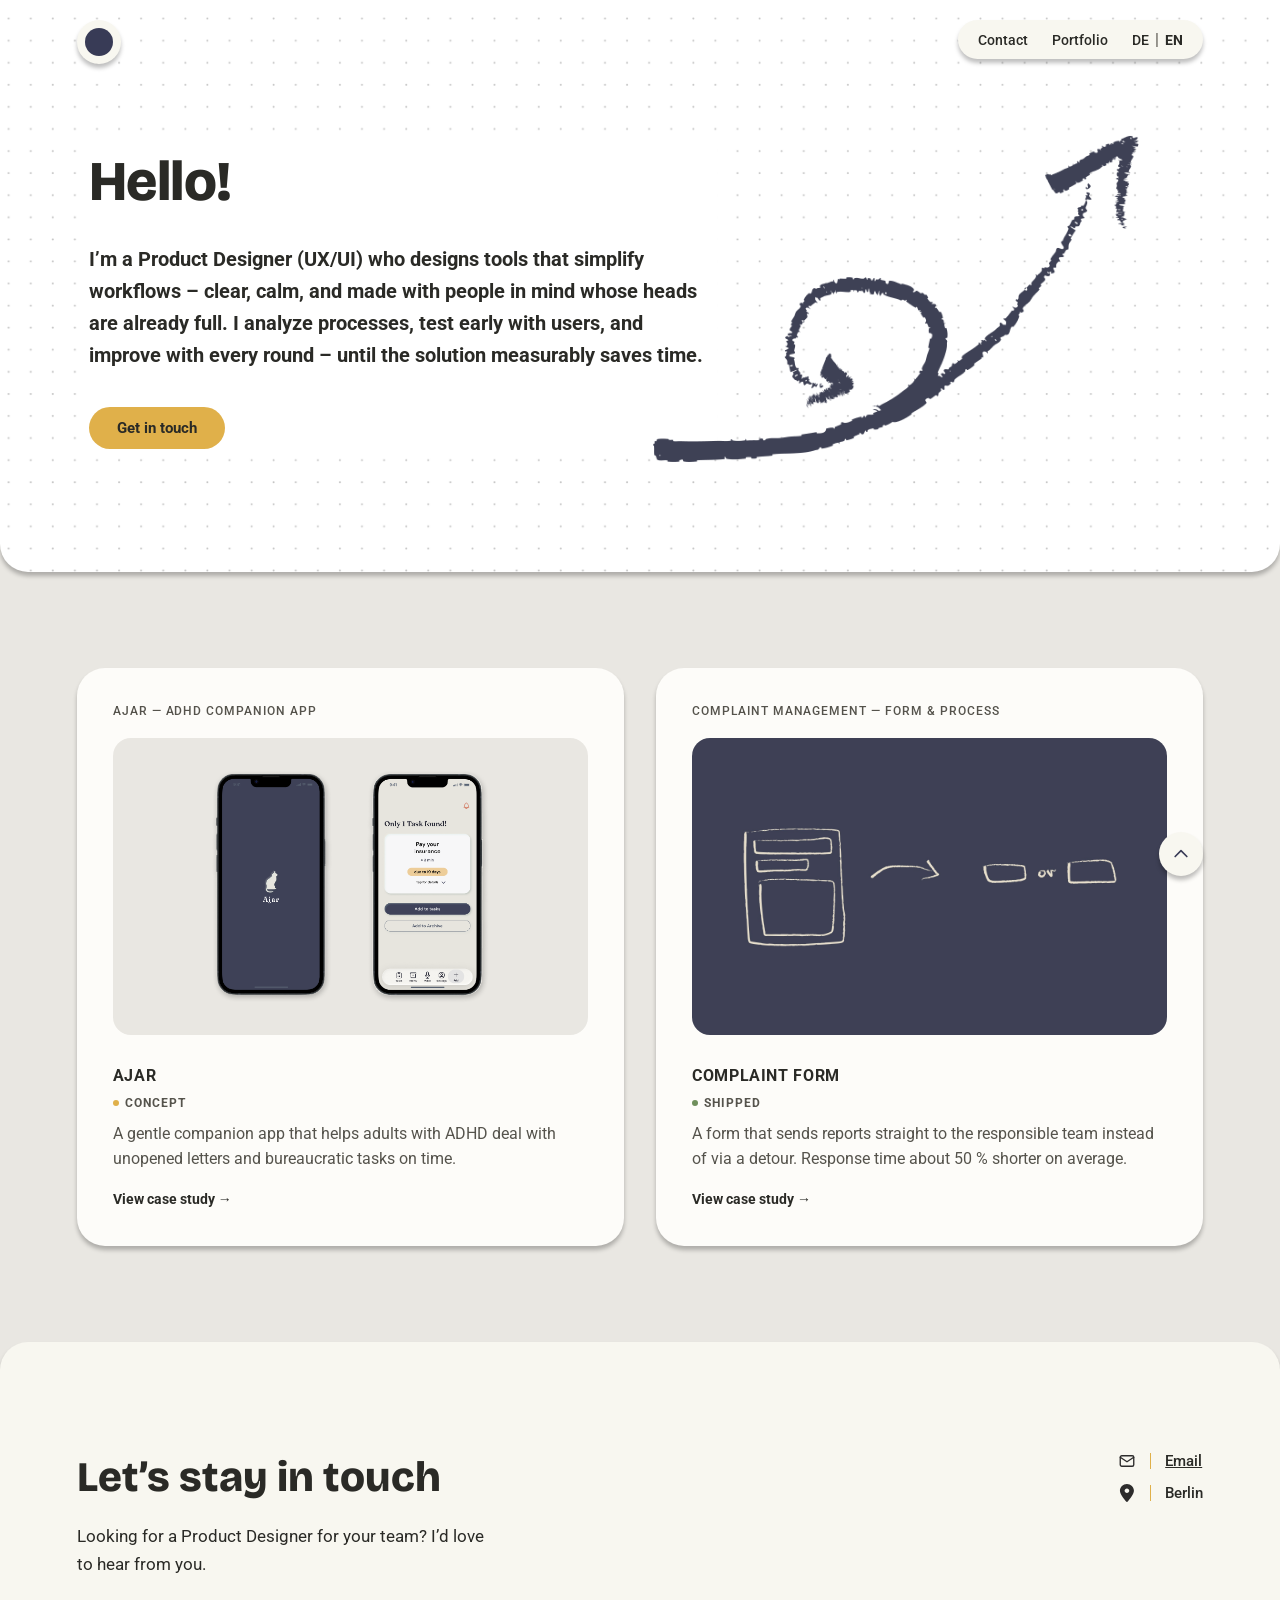
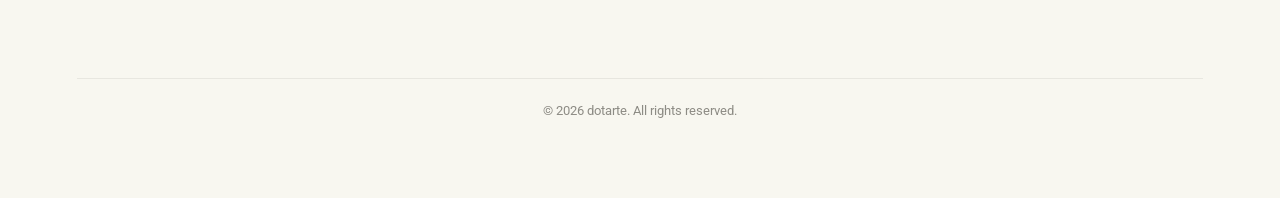
==== en/index.html @ 17a1a5ab "Add files via upload" ====
<!DOCTYPE html>
<html lang="en">
<head>
<meta charset="UTF-8">
<meta name="robots" content="noindex, nofollow">
<meta name="viewport" content="width=device-width, initial-scale=1.0">
<title>Dotarte — Product Design Portfolio (UX/UI)</title>
<link rel="preconnect" href="https://fonts.googleapis.com">
<link rel="preconnect" href="https://fonts.gstatic.com" crossorigin>
<link href="https://fonts.googleapis.com/css2?family=Roboto:wght@400;500;700&family=Bricolage+Grotesque:opsz,wght@12..96,400..800&display=swap" rel="stylesheet">
<link rel="alternate" hreflang="de" href="../index.html">
<link rel="preload" as="image" href="../images/hero-photo.jpg">
<link rel="stylesheet" href="../styles.css">
</head>
<body>

<nav class="pill-nav logo-nav" id="logoNav">
  <a href="index.html" class="logo-dot" aria-label="Go to home page"></a>
</nav>

<nav class="pill-nav menu-nav" id="menuNav">
  <ul class="nav-links">
    <li><a href="#kontakt">Contact</a></li>
    <li><a href="#projects">Portfolio</a></li>
    <li class="lang-switch"><a href="../index.html" lang="de" hreflang="de" aria-label="Deutsch">DE</a><span aria-hidden="true">|</span><a href="index.html" lang="en" hreflang="en" aria-label="English" aria-current="true">EN</a></li>
  </ul>
</nav>

<button class="scroll-top-float" id="scrollTopFloat" onclick="document.getElementById('top').scrollIntoView({behavior:'smooth'})" aria-label="Scroll to top">
  <svg viewBox="0 0 24 24" fill="none"><path d="M5 15l7-7 7 7" stroke="currentColor" stroke-width="2" stroke-linecap="round" stroke-linejoin="round"/></svg>
</button>

<section class="hero-section" id="top">
  <div class="hero-content">
    <div class="hero-text-box">
    <h1 class="headline-font">Hello!</h1>
    <p>I’m a Product Designer (UX/UI) who designs tools that simplify workflows – clear, calm, and made with people in mind whose heads are already full. I analyze processes, test early with users, and improve with every round – until the solution measurably saves time.</p>
    <a href="#kontakt" class="btn-gold">Get in touch</a>
  </div>
  <img class="hero-sticky-test" src="../images/sticky-test.png" alt="">
  </div>
</section>

<section class="portfolio-section" id="projects">
  <div class="portfolio-grid">

    <h2 class="visually-hidden">Projects</h2>

    <div class="portfolio-row">
      <article class="project-card">
        <p class="card-label">Ajar — ADHD Companion App</p>
        <div class="card-media">
          <div class="ajar-preview">
            <img src="../projects/ajar/images/ajar-mockup-home.png" alt="Ajar app splash screen">
            <img src="../projects/ajar/images/phone1-scan-home.png" alt="Ajar photo scan screen">
          </div>
        </div>
        <div class="card-desc">
          <h3 class="card-title"><a class="card-link" href="projects/ajar/ajar.html">Ajar</a></h3>
          <p class="card-status">Concept</p>
          <p class="card-text">A gentle companion app that helps adults with ADHD deal with unopened letters and bureaucratic tasks on time.</p>
          <span class="card-cta" aria-hidden="true">View case study →</span>
        </div>
      </article>

      <article class="project-card">
        <p class="card-label">Complaint Management — Form &amp; Process</p>
        <div class="card-media card-media--navy">
          <img src="../projects/complaint-form/images/hero-banner.jpg" alt="Hand-drawn sketch: a long, open form becomes a short selection">
        </div>
        <div class="card-desc">
          <h3 class="card-title"><a class="card-link" href="projects/complaint-form/complaint-form.html">Complaint Form</a></h3>
          <p class="card-status is-shipped">Shipped</p>
          <p class="card-text">A form that sends reports straight to the responsible team instead of via a detour. Response time about 50&nbsp;% shorter on average.</p>
          <span class="card-cta" aria-hidden="true">View case study →</span>
        </div>
      </article>
    </div>

  </div>
</section>

<footer class="contact-section" id="kontakt">
  <div class="contact-inner">
    <div>
      <h2 class="headline-font">Let’s stay in touch</h2>
      <p>Looking for a Product Designer for your team? I’d love to hear from you.</p>
    </div>

    <div class="contact-list">
      <div class="row">
        <svg class="row-icon" width="18" height="18" viewBox="0 0 24 24" fill="none" stroke="#2D2C2C" stroke-width="1.8" stroke-linecap="round" stroke-linejoin="round" aria-hidden="true"><rect x="3" y="5" width="18" height="14" rx="2"/><path d="M3 7l9 6 9-6"/></svg>
        <span class="divider"></span>
        <a href="#" data-mail="ZG90YXJ0ZS5wb3J0Zm9saW9AZ21haWwuY29t">Email</a>
      </div>
      <!-- LinkedIn (temporarily hidden)
      <div class="row">
        <img class="row-icon" src="../images/icon-linkedin.png" alt="" aria-hidden="true">
        <span class="divider"></span>
        <a href="https://linkedin.com/in/DEIN-PROFIL" target="_blank" rel="noopener noreferrer">LinkedIn</a>
      </div>
      -->
      <div class="row">
        <svg class="row-icon" width="14" height="18" viewBox="0 0 11 14" fill="none" aria-hidden="true">
          <path d="M6.11649 13.6854C7.57118 11.9254 10.8889 7.65967 10.8889 5.26362C10.8889 2.35766 8.45023 0 5.44444 0C2.43866 0 0 2.35766 0 5.26362C0 7.65967 3.31771 11.9254 4.7724 13.6854C5.12118 14.1049 5.76771 14.1049 6.11649 13.6854ZM5.44444 3.50908C5.92576 3.50908 6.38737 3.69393 6.72771 4.02297C7.06806 4.35201 7.25926 4.79829 7.25926 5.26362C7.25926 5.72895 7.06806 6.17523 6.72771 6.50427C6.38737 6.83331 5.92576 7.01816 5.44444 7.01816C4.96313 7.01816 4.50152 6.83331 4.16118 6.50427C3.82083 6.17523 3.62963 5.72895 3.62963 5.26362C3.62963 4.79829 3.82083 4.35201 4.16118 4.02297C4.50152 3.69393 4.96313 3.50908 5.44444 3.50908Z" fill="#2D2C2C"/>
        </svg>
        <span class="divider"></span>
        <span>Berlin</span>
      </div>
    </div>
  </div>

  <p class="copyright">© <span id="copyright-year">2026</span> dotarte. All rights reserved.</p>
</footer>

<script src="../scripts.js"></script>

</body>
</html>
---- styles.css ----
:root {
  --cream: #f8f7f0;
  --grey-bg: #e9e7e2;
  --ink: #2a2a26;
  --ink-soft: #55534c;
  --gold: #e0b04a;
  --gold-deep: #c99a3a;
  --white: #ffffff;
  --card-shadow: 0px 4px 4px rgba(0, 0, 0, 0.25);
  --radius: 28px;
}

* { margin: 0; padding: 0; box-sizing: border-box; }

html { scroll-behavior: smooth; }

body {
  background: var(--grey-bg);
  color: var(--ink);
  font-family: 'Roboto', sans-serif;
  -webkit-font-smoothing: antialiased;
}

a { color: inherit; }

.headline-font {
  font-family: 'Bricolage Grotesque', sans-serif;
  font-weight: 800;
}

/* ---------- HERO ---------- */
.hero-section {
  background: /*linear-gradient(rgba(0, 0, 0, 0.30), rgba(0, 0, 0, 0.30)), */ url("images/hero-photo.jpg") center / cover no-repeat, var(--cream);
  border-radius: 0 0 var(--radius) var(--radius);
  padding: clamp(100px, 12vw, 140px) clamp(24px, 6vw, 96px) clamp(64px, 9vw, 120px);
  box-shadow: var(--card-shadow);
  position: relative;
  z-index: 1;
}

.pill-nav {
  position: fixed;
  top: 20px;
  z-index: 50;
  display: inline-flex;
  align-items: center;
  width: fit-content;
  background: var(--cream);
  border-radius: 999px;
  box-shadow: var(--card-shadow);
  transition: transform 0.3s ease, opacity 0.3s ease;
}

.logo-nav {
  left: clamp(24px, 6vw, 96px);
  padding: 8px;
}

.menu-nav {
  right: clamp(24px, 6vw, 96px);
  padding: 10px 20px;
}

.pill-nav.nav-hidden {
  transform: translateY(-140%);
  opacity: 0;
  pointer-events: none;
}

.logo-dot {
  width: 28px;
  height: 28px;
  border-radius: 50%;
  background: #383b56;
  display: block;
  flex-shrink: 0;
}

.nav-links {
  display: flex;
  gap: 24px;
  list-style: none;
}

.nav-links a {
  text-decoration: none;
  font-weight: 500;
  font-size: 14px;
  color: var(--ink);
  position: relative;
  white-space: nowrap;
}

.nav-links a::after {
  content: "";
  position: absolute;
  left: 0;
  bottom: -4px;
  width: 0;
  height: 1.5px;
  background: var(--ink);
  transition: width 0.25s ease;
}

.nav-links a:hover::after { width: 100%; }

.hero-content {
  max-width: 1400px;
  margin: 0 auto;
}

.hero-content h1 {
  font-size: clamp(40px, 5vw, 56px);
  letter-spacing: -0.01em;
  margin-bottom: 28px;
  color: var(--ink);
}

.hero-content p {
  font-size: clamp(17px, 1.8vw, 20px);
  line-height: 1.6;
  color: var(--ink);
  font-weight: 700;
  max-width: 56ch;
  margin-bottom: 36px;
}

.hero-text-box {
  background: #ffffff;
  padding: 8px 12px;
  width: fit-content;
  max-width: 640px;
  border-radius: 8px;
}

.btn-gold {
  display: inline-block;
  background: var(--gold);
  color: var(--ink);
  font-weight: 700;
  font-size: 15px;
  padding: 12px 28px;
  border-radius: 999px;
  text-decoration: none;
  border: none;
  cursor: pointer;
  transition: background 0.2s ease, transform 0.2s ease;
}

.btn-gold:hover {
  background: var(--gold-deep);
  transform: translateY(-1px);
}

/* ---------- PORTFOLIO GRID ---------- */
.portfolio-section {
  padding: clamp(56px, 8vw, 96px) clamp(24px, 6vw, 96px);
}

.portfolio-grid {
  display: flex;
  flex-direction: column;
  gap: clamp(20px, 3vw, 32px);
  max-width: 1400px;
  margin: 0 auto;
}

.portfolio-row {
  display: grid;
  grid-template-columns: repeat(2, minmax(0, 1fr));
  gap: clamp(20px, 3vw, 32px);
}

.visually-hidden {
  position: absolute;
  width: 1px;
  height: 1px;
  margin: -1px;
  padding: 0;
  overflow: hidden;
  clip: rect(0, 0, 0, 0);
  white-space: nowrap;
  border: 0;
}

/* ---------- PROJECT CARDS (Details immer sichtbar) ---------- */
.project-card {
  background: #fdfcf9;
  border-radius: var(--radius);
  box-shadow: var(--card-shadow);
  padding: clamp(24px, 3vw, 36px);
  display: flex;
  flex-direction: column;
  position: relative;
  overflow: hidden;
  transition: transform 0.25s ease, box-shadow 0.25s ease;
}

.project-card:hover {
  transform: translateY(-4px);
  box-shadow: 0 28px 52px -20px rgba(42, 42, 38, 0.26);
}

.project-card:focus-within {
  outline: 2px solid #383b56;
  outline-offset: 3px;
}

.card-label {
  font-size: 12px;
  font-weight: 500;
  letter-spacing: 0.08em;
  text-transform: uppercase;
  color: var(--ink-soft);
  margin-bottom: 20px;
}

.card-media {
  aspect-ratio: 16 / 10;
  display: flex;
  align-items: center;
  justify-content: center;
  background: var(--grey-bg);
  border-radius: 18px;
  overflow: hidden;
  margin-bottom: 28px;
}

/* Hintergrundfarbe aus dem Hero-Bild des Complaint-Cases, damit das Bild nahtlos anschließt */
.card-media--navy { background: #3e4055; }

.card-media--navy img {
  width: 100%;
  height: 100%;
  object-fit: contain;
  display: block;
}

.ajar-preview {
  display: flex;
  gap: 12px;
  align-items: center;
  justify-content: center;
  width: 100%;
  height: 100%;
  padding: 20px;
}

.ajar-preview img {
  height: 100%;
  width: auto;
  min-width: 0;
  max-width: 50%;
  object-fit: contain;
  border-radius: 16px;
}

/* description: name / status / text / call to action, bottom of the card */
.card-desc {
  display: flex;
  flex-direction: column;
  flex: 1;
  color: var(--ink-soft);
  font-size: 16px;
  line-height: 1.6;
}

.card-title {
  font-size: 16px;
  font-weight: 700;
  text-transform: uppercase;
  letter-spacing: 0.04em;
  color: var(--ink);
  margin-bottom: 8px;
}

/* the whole card is clickable through this one link (one tab stop, one clear name) */
.card-link {
  color: inherit;
  text-decoration: none;
}

.card-link::after {
  content: "";
  position: absolute;
  inset: 0;
  z-index: 1;
}

.card-status {
  display: inline-flex;
  align-items: center;
  align-self: flex-start;
  gap: 6px;
  font-size: 12px;
  font-weight: 700;
  text-transform: uppercase;
  letter-spacing: 0.08em;
  line-height: 1;
  color: var(--ink-soft);
  margin-bottom: 12px;
}

.card-status::before {
  content: "";
  width: 6px;
  height: 6px;
  border-radius: 50%;
  background: var(--gold);
  flex-shrink: 0;
}

.card-status.is-shipped::before { background: #6f8f5c; }

.card-text { margin: 0; }

.card-cta {
  display: inline-block;
  margin-top: auto;
  padding-top: 16px;
  font-size: 14px;
  font-weight: 700;
  color: var(--ink);
}

@media (max-width: 780px) {
  .portfolio-row { grid-template-columns: 1fr; }
}

@media (prefers-reduced-motion: reduce) {
  .project-card { transition: none; }
  .project-card:hover { transform: none; }
}

@media (max-width: 780px) {
  .logo-nav { left: 16px; top: 14px; }
  .menu-nav { right: 16px; top: 14px; padding: 8px 16px; }
  .nav-links { gap: 14px; }
  .nav-links a { font-size: 12px; }
}

/* ---------- FOOTER / CONTACT ---------- */
.contact-section {
  background: var(--cream);
  border-radius: var(--radius) var(--radius) 0 0;
  padding: clamp(64px, 9vw, 110px) clamp(24px, 6vw, 96px) clamp(48px, 7vw, 80px);
  position: relative;
  box-shadow: var(--card-shadow);
}

.contact-inner {
  display: flex;
  justify-content: space-between;
  align-items: flex-start;
  gap: 40px;
  max-width: 1400px;
  margin: 0 auto;
  flex-wrap: wrap;
}

.contact-inner h2 {
  font-size: clamp(30px, 3.6vw, 42px);
  margin-bottom: 20px;
}

.contact-inner > div:first-child p {
  font-size: 17px;
  line-height: 1.65;
  max-width: 42ch;
  color: var(--ink);
}

.contact-list {
  display: flex;
  flex-direction: column;
  gap: 14px;
}

.contact-list .row {
  display: flex;
  align-items: center;
  gap: 14px;
  font-weight: 500;
  font-size: 15px;
}

.contact-list .divider {
  width: 1.5px;
  height: 16px;
  background: var(--gold);
}

.contact-list .row-icon {
  flex-shrink: 0;
  width: 18px;
  height: 18px;
}

.contact-list a {
  text-decoration: underline;
}

.scroll-top-float {
  position: fixed;
  bottom: 24px;
  right: clamp(24px, 6vw, 96px);
  z-index: 50;
  width: 44px;
  height: 44px;
  border: none;
  border-radius: 50%;
  background: var(--cream);
  box-shadow: var(--card-shadow);
  cursor: pointer;
  color: #383b56;
  display: flex;
  align-items: center;
  justify-content: center;
  transition: transform 0.3s ease, opacity 0.3s ease;
}

.scroll-top-float svg {
  width: 20px;
  height: 20px;
}

.scroll-top-float:hover {
  transform: translateY(-2px);
}

.scroll-top-float.nav-hidden {
  transform: translateY(140%);
  opacity: 0;
  pointer-events: none;
}

.copyright {
  text-align: center;
  font-size: 13px;
  color: var(--ink-soft);
  opacity: 0.65;
  margin-top: clamp(64px, 10vw, 100px);
  padding-top: 24px;
  border-top: 1px solid rgba(42, 42, 38, 0.12);
  max-width: 1400px;
  margin-left: auto;
  margin-right: auto;
}

@media (max-width: 780px) {
  .contact-inner { flex-direction: column; }
}

/* ---------- ACCESSIBILITY: visible keyboard focus ---------- */
a:focus-visible,
button:focus-visible,
.project-card:focus-visible {
  outline: 2px solid #383b56;
  outline-offset: 3px;
}

.hero-content { position: relative; }

.hero-sticky-test {
  position: absolute;
  right: clamp(0px, 5vw, 80px);
  top: 50%;
  transform: translateY(-50%);
  width: clamp(260px, 38vw, 560px);
  height: auto;
}

@media (max-width: 1000px) {
  .hero-sticky-test {
    position: static;
    display: block;
    transform: none;
    margin: 32px auto 0;
  }
}

/* ---------- LANGUAGE SWITCH (DE | EN) ---------- */
.lang-switch {
  display: flex;
  align-items: center;
  gap: 6px;
}
.lang-switch a[aria-current="true"] { font-weight: 700; }
.lang-switch span { color: var(--ink-soft); }
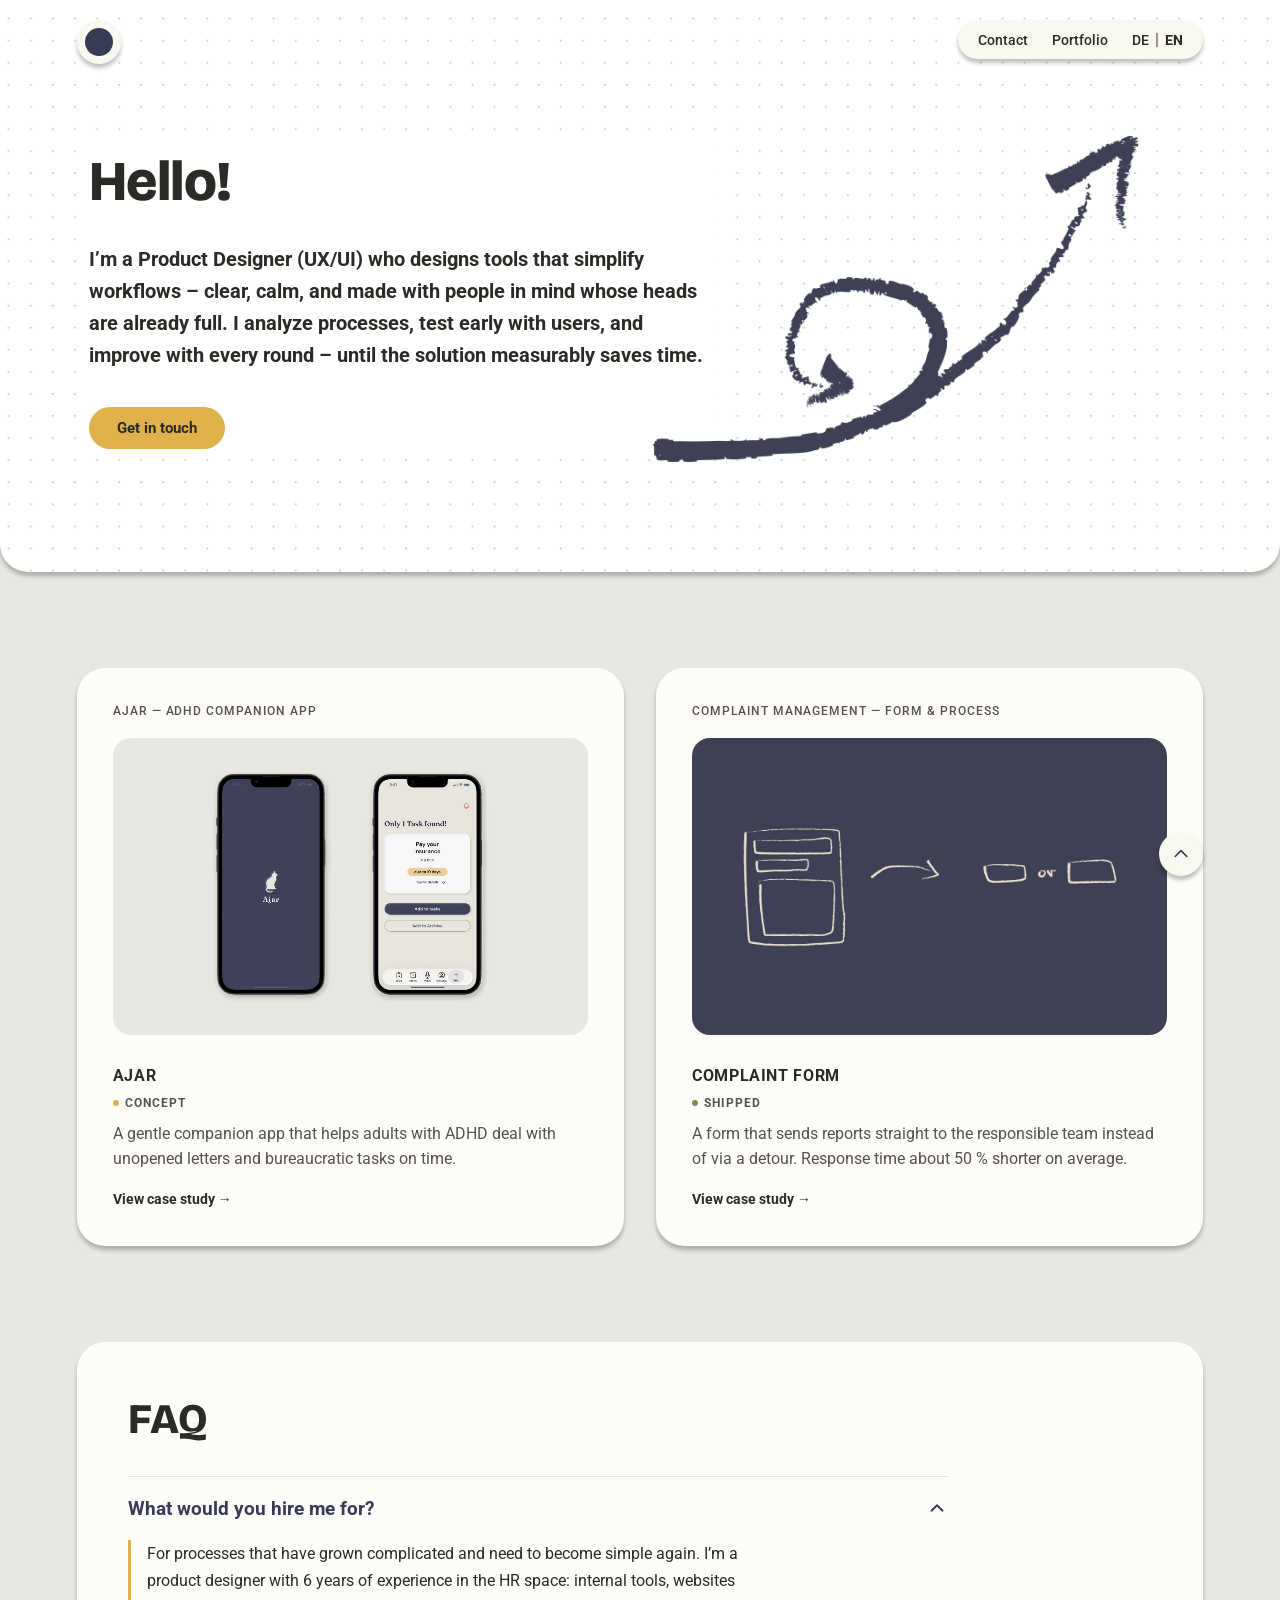
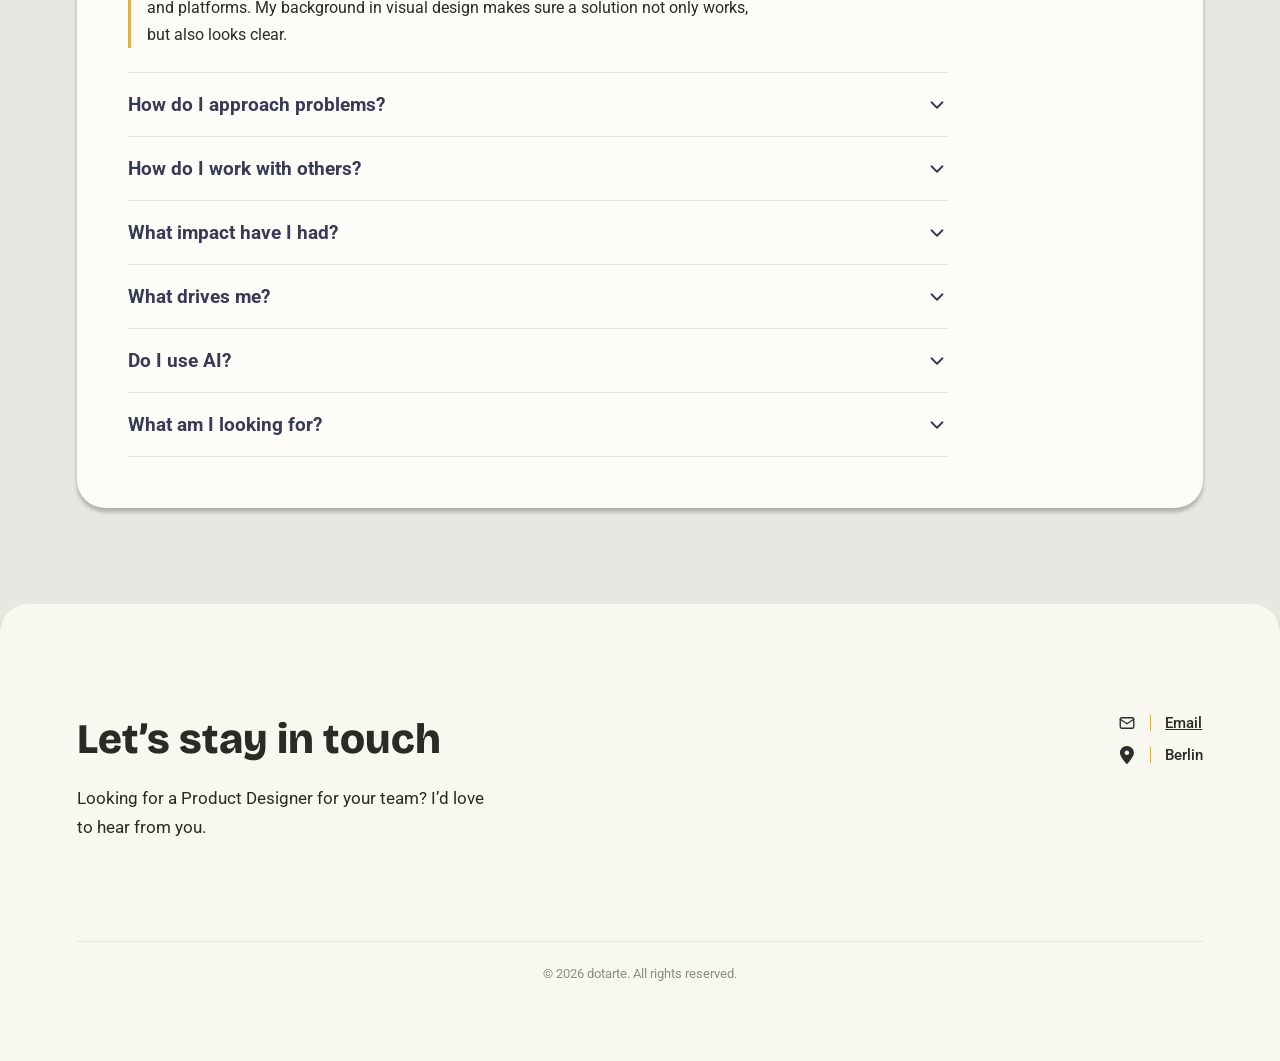
==== commit e898c1b6: "Add files via upload" ====
--- a/en/index.html
+++ b/en/index.html
@@ -77,6 +77,92 @@
       </article>
     </div>
 
+  </div>
+</section>
+
+<!-- ---------- FAQ (accordion, first question open) ---------- -->
+<section class="faq-section" id="faq" aria-labelledby="faq-title">
+  <div class="faq-inner">
+    <h2 class="headline-font faq-title" id="faq-title">FAQ</h2>
+
+    <div class="faq-list">
+
+      <details class="faq-item" name="faq" open>
+        <summary class="faq-question">
+          <span>What would you hire me for?</span>
+          <svg class="faq-icon" viewBox="0 0 24 24" fill="none" aria-hidden="true"><path d="M6 9l6 6 6-6" stroke="currentColor" stroke-width="2" stroke-linecap="round" stroke-linejoin="round"/></svg>
+        </summary>
+        <div class="faq-answer">
+          <p>For processes that have grown complicated and need to become simple again. I’m a product designer with 6 years of experience in the HR space: internal tools, websites and platforms. My background in visual design makes sure a solution not only works, but also looks clear.</p>
+        </div>
+      </details>
+
+      <details class="faq-item" name="faq">
+        <summary class="faq-question">
+          <span>How do I approach problems?</span>
+          <svg class="faq-icon" viewBox="0 0 24 24" fill="none" aria-hidden="true"><path d="M6 9l6 6 6-6" stroke="currentColor" stroke-width="2" stroke-linecap="round" stroke-linejoin="round"/></svg>
+        </summary>
+        <div class="faq-answer">
+          <p>Understand first, then design. Since 2014, I’ve listened to users before making decisions. Back then it was packaging tests behind a one-way mirror, today it’s interviews, process analysis and usability tests. Often the real problem lies somewhere other than where you first look.</p>
+        </div>
+      </details>
+
+      <details class="faq-item" name="faq">
+        <summary class="faq-question">
+          <span>How do I work with others?</span>
+          <svg class="faq-icon" viewBox="0 0 24 24" fill="none" aria-hidden="true"><path d="M6 9l6 6 6-6" stroke="currentColor" stroke-width="2" stroke-linecap="round" stroke-linejoin="round"/></svg>
+        </summary>
+        <div class="faq-answer">
+          <p>Closely and early. I talk to developers during the concept phase, not just at handoff. My basic knowledge of HTML, CSS and JavaScript helps with that. The people around the product matter just as much to me. For years, I coordinated daily with a key client, interviewed stakeholders and reported to management. For me, good collaboration comes from regular contact and from following through on what we agreed.</p>
+        </div>
+      </details>
+
+      <details class="faq-item" name="faq">
+        <summary class="faq-question">
+          <span>What impact have I had?</span>
+          <svg class="faq-icon" viewBox="0 0 24 24" fill="none" aria-hidden="true"><path d="M6 9l6 6 6-6" stroke="currentColor" stroke-width="2" stroke-linecap="round" stroke-linejoin="round"/></svg>
+        </summary>
+        <div class="faq-answer">
+          <ul>
+            <li>Internal tool, end-to-end from research to rollout: 50+ active users, approx. 20&nbsp;% less recruiting effort</li>
+            <li>Application flow: from 5 steps to 2, approx. 30&nbsp;% fewer drop-offs</li>
+            <li>Complaint form: approx. 50&nbsp;% faster response time</li>
+            <li>Websites: Even when nobody knew exactly what was needed at the start, the result was sites that have been in use for years and are easy to keep developing.</li>
+          </ul>
+        </div>
+      </details>
+
+      <details class="faq-item" name="faq">
+        <summary class="faq-question">
+          <span>What drives me?</span>
+          <svg class="faq-icon" viewBox="0 0 24 24" fill="none" aria-hidden="true"><path d="M6 9l6 6 6-6" stroke="currentColor" stroke-width="2" stroke-linecap="round" stroke-linejoin="round"/></svg>
+        </summary>
+        <div class="faq-answer">
+          <p>The question of why something works or doesn’t. That’s why I keep learning, even after years in practice. In 2026, I deepened my product design and UX skills in two courses, and before that I learned JavaScript to better understand development. What I enjoy most is when a process everyone used to be annoyed by suddenly goes unnoticed.</p>
+        </div>
+      </details>
+
+      <details class="faq-item" name="faq">
+        <summary class="faq-question">
+          <span>Do I use AI?</span>
+          <svg class="faq-icon" viewBox="0 0 24 24" fill="none" aria-hidden="true"><path d="M6 9l6 6 6-6" stroke="currentColor" stroke-width="2" stroke-linecap="round" stroke-linejoin="round"/></svg>
+        </summary>
+        <div class="faq-answer">
+          <p>Yes, as a tool. I use it for research, structuring and quick prototypes, for example with ChatGPT, Claude and Figma Make. I also built this website with AI: the design, content and decisions are mine, and the AI wrote the code following my direction. The responsibility for the result stays with me.</p>
+        </div>
+      </details>
+
+      <details class="faq-item" name="faq">
+        <summary class="faq-question">
+          <span>What am I looking for?</span>
+          <svg class="faq-icon" viewBox="0 0 24 24" fill="none" aria-hidden="true"><path d="M6 9l6 6 6-6" stroke="currentColor" stroke-width="2" stroke-linecap="round" stroke-linejoin="round"/></svg>
+        </summary>
+        <div class="faq-answer">
+          <p>A permanent position as a product designer, in Berlin or remote. I prefer working with a team long term.</p>
+        </div>
+      </details>
+
+    </div>
   </div>
 </section>
 
--- a/styles.css
+++ b/styles.css
@@ -337,6 +337,94 @@
   .menu-nav { right: 16px; top: 14px; padding: 8px 16px; }
   .nav-links { gap: 14px; }
   .nav-links a { font-size: 12px; }
+}
+
+/* ---------- FAQ (Akkordeon mit <details>) ---------- */
+.faq-section {
+  padding: 0 clamp(24px, 6vw, 96px) clamp(56px, 8vw, 96px);
+}
+
+.faq-inner {
+  max-width: 1400px;
+  margin: 0 auto;
+  background: #fdfcf9;
+  border-radius: var(--radius);
+  box-shadow: var(--card-shadow);
+  padding: clamp(28px, 4vw, 56px);
+}
+
+.faq-title {
+  font-size: clamp(30px, 3.6vw, 42px);
+  margin-bottom: clamp(20px, 3vw, 32px);
+}
+
+.faq-list {
+  max-width: 820px;
+  border-top: 1px solid rgba(42, 42, 38, 0.12);
+}
+
+.faq-item {
+  border-bottom: 1px solid rgba(42, 42, 38, 0.12);
+}
+
+.faq-question {
+  display: flex;
+  justify-content: space-between;
+  align-items: center;
+  gap: 16px;
+  padding: 20px 0;
+  cursor: pointer;
+  list-style: none;
+  font-size: clamp(17px, 1.6vw, 19px);
+  font-weight: 700;
+  color: #383b56;
+}
+
+/* Standard-Dreieck des Browsers ausblenden (eigenes Icon) */
+.faq-question::-webkit-details-marker { display: none; }
+
+.faq-question:hover span {
+  text-decoration: underline;
+  text-decoration-color: var(--gold);
+  text-decoration-thickness: 2px;
+  text-underline-offset: 4px;
+}
+
+.faq-question:focus-visible {
+  outline: 2px solid #383b56;
+  outline-offset: 3px;
+}
+
+.faq-icon {
+  width: 22px;
+  height: 22px;
+  flex-shrink: 0;
+  color: #383b56;
+  transition: transform 0.25s ease;
+}
+
+.faq-item[open] .faq-icon { transform: rotate(180deg); }
+
+.faq-answer {
+  padding-left: 16px;
+  border-left: 3px solid var(--gold);
+  margin-bottom: 24px;
+  font-size: 16px;
+  line-height: 1.7;
+  color: var(--ink);
+}
+
+.faq-answer p { max-width: 68ch; }
+
+.faq-answer ul {
+  padding-left: 20px;
+  display: flex;
+  flex-direction: column;
+  gap: 8px;
+}
+
+@media (prefers-reduced-motion: reduce) {
+  .faq-icon { transition: none; }
 }
 
 /* ---------- FOOTER / CONTACT ---------- */
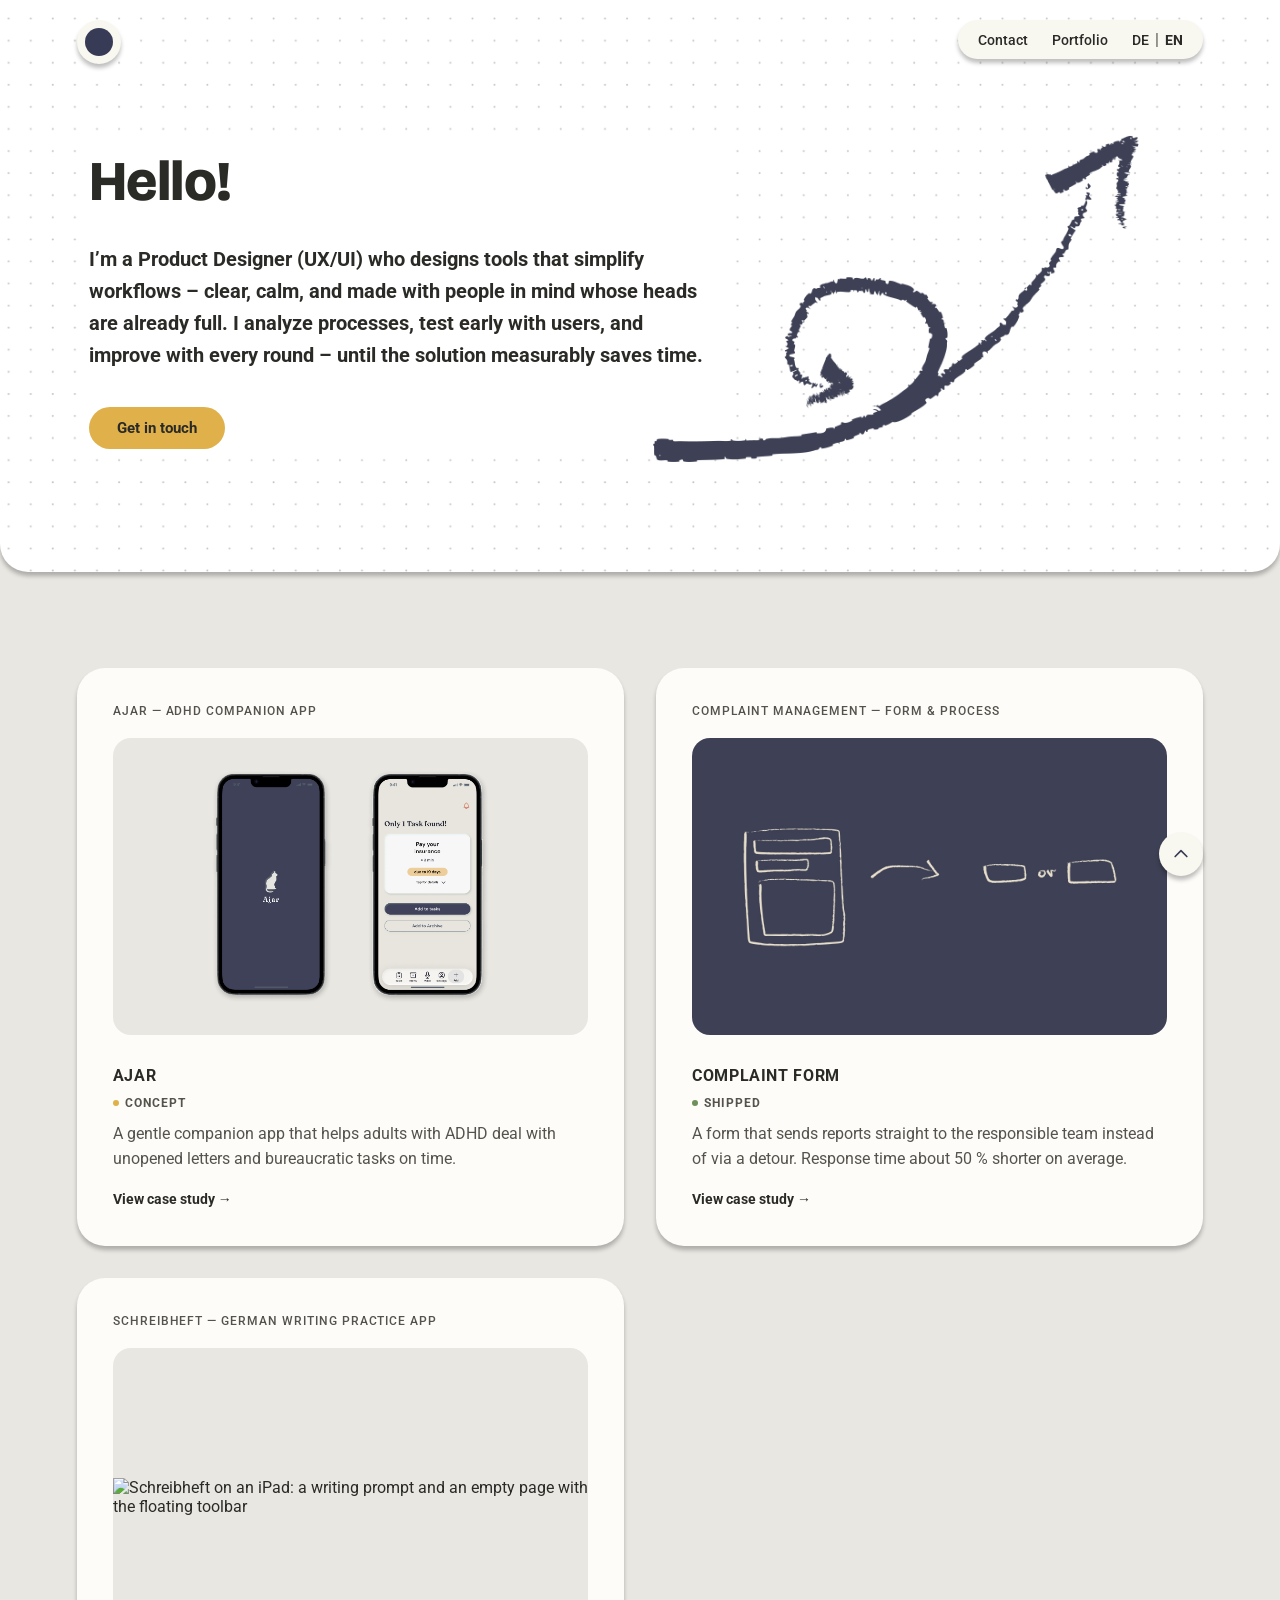
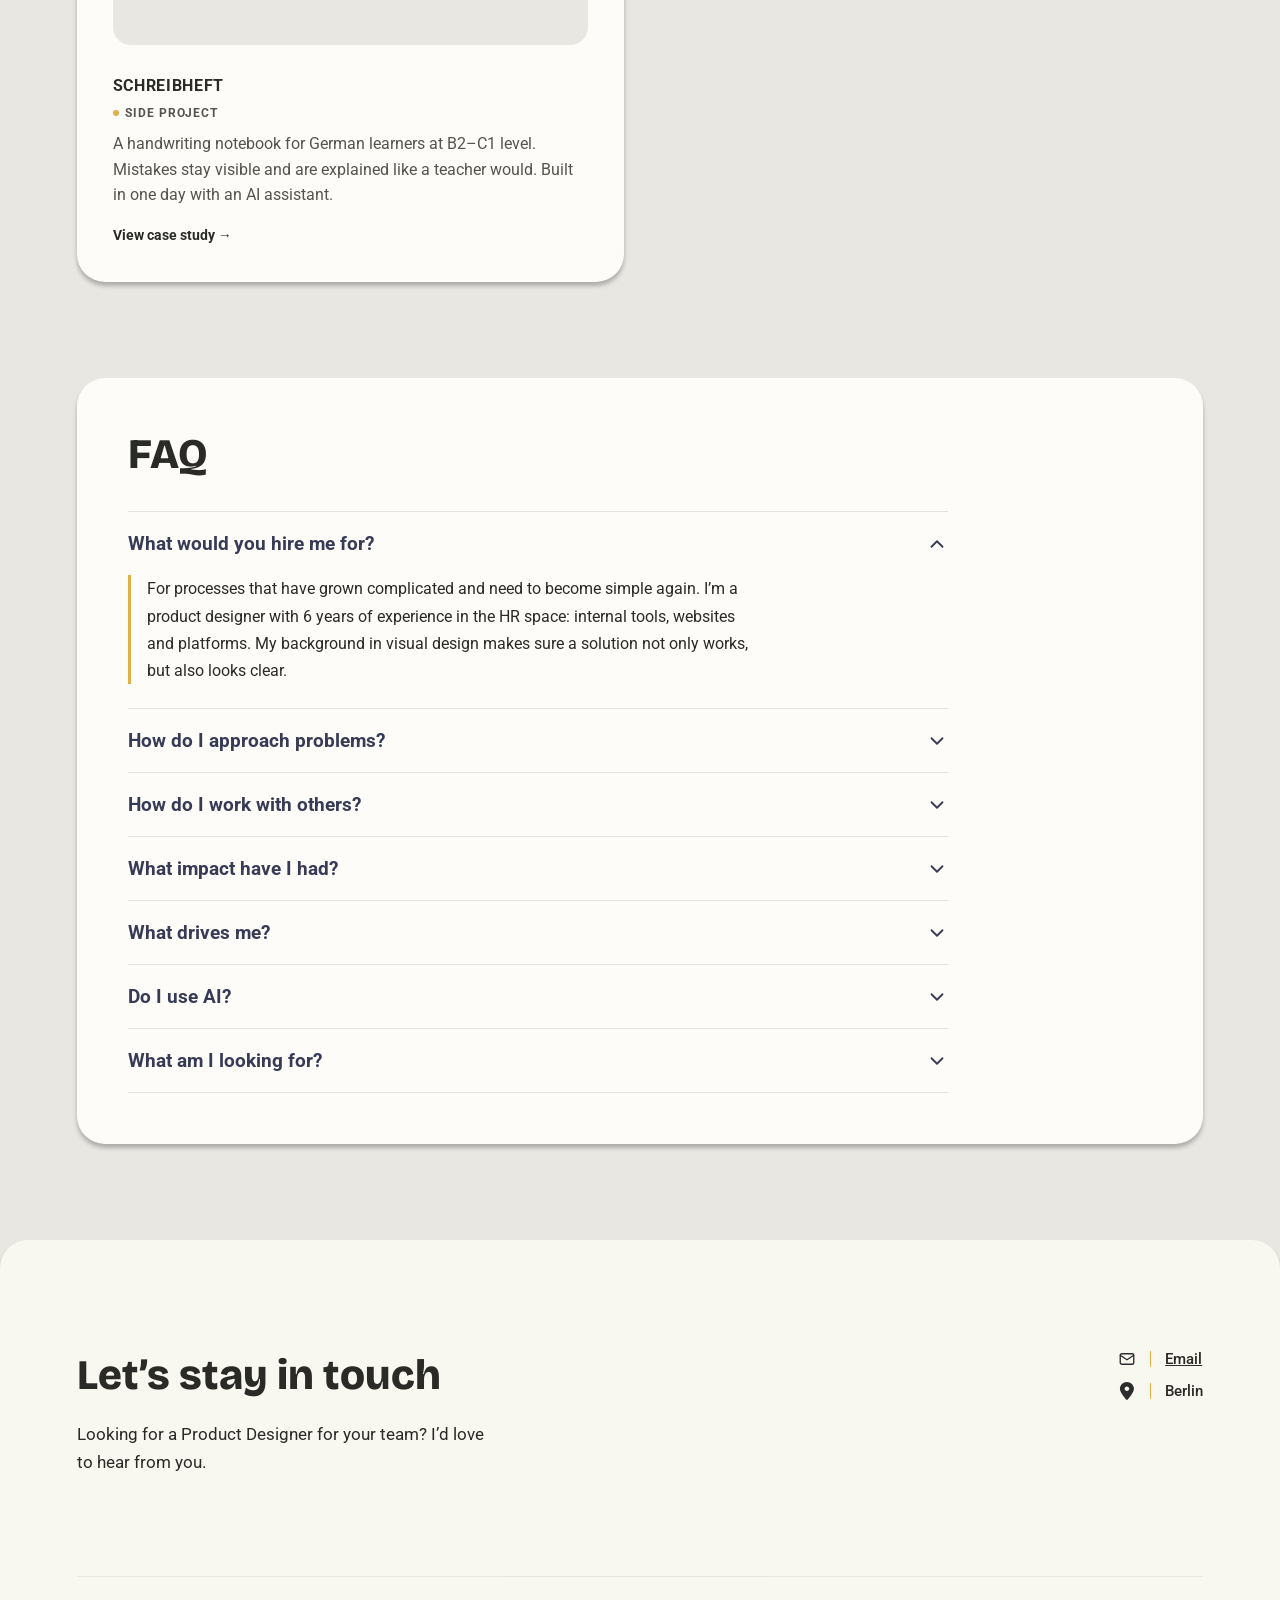
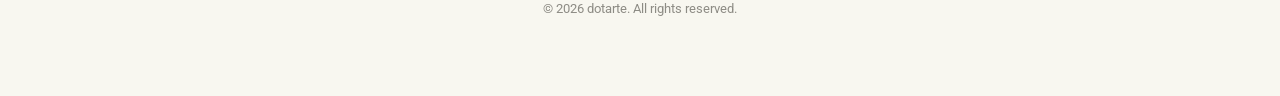
==== commit aef6f874: "Add files via upload" ====
--- a/en/index.html
+++ b/en/index.html
@@ -72,6 +72,21 @@
           <h3 class="card-title"><a class="card-link" href="projects/complaint-form/complaint-form.html">Complaint Form</a></h3>
           <p class="card-status is-shipped">Shipped</p>
           <p class="card-text">A form that sends reports straight to the responsible team instead of via a detour. Response time about 50&nbsp;% shorter on average.</p>
+          <span class="card-cta" aria-hidden="true">View case study →</span>
+        </div>
+      </article>
+    </div>
+
+    <div class="portfolio-row">
+      <article class="project-card">
+        <p class="card-label">Schreibheft — German Writing Practice App</p>
+        <div class="card-media card-media--green">
+          <img src="../projects/schreibheft/images/hero-banner.jpg" alt="Schreibheft on an iPad: a writing prompt and an empty page with the floating toolbar">
+        </div>
+        <div class="card-desc">
+          <h3 class="card-title"><a class="card-link" href="projects/schreibheft/schreibheft.html">Schreibheft</a></h3>
+          <p class="card-status is-side">Side Project</p>
+          <p class="card-text">A handwriting notebook for German learners at B2–C1 level. Mistakes stay visible and are explained like a teacher would. Built in one day with an AI assistant.</p>
           <span class="card-cta" aria-hidden="true">View case study →</span>
         </div>
       </article>
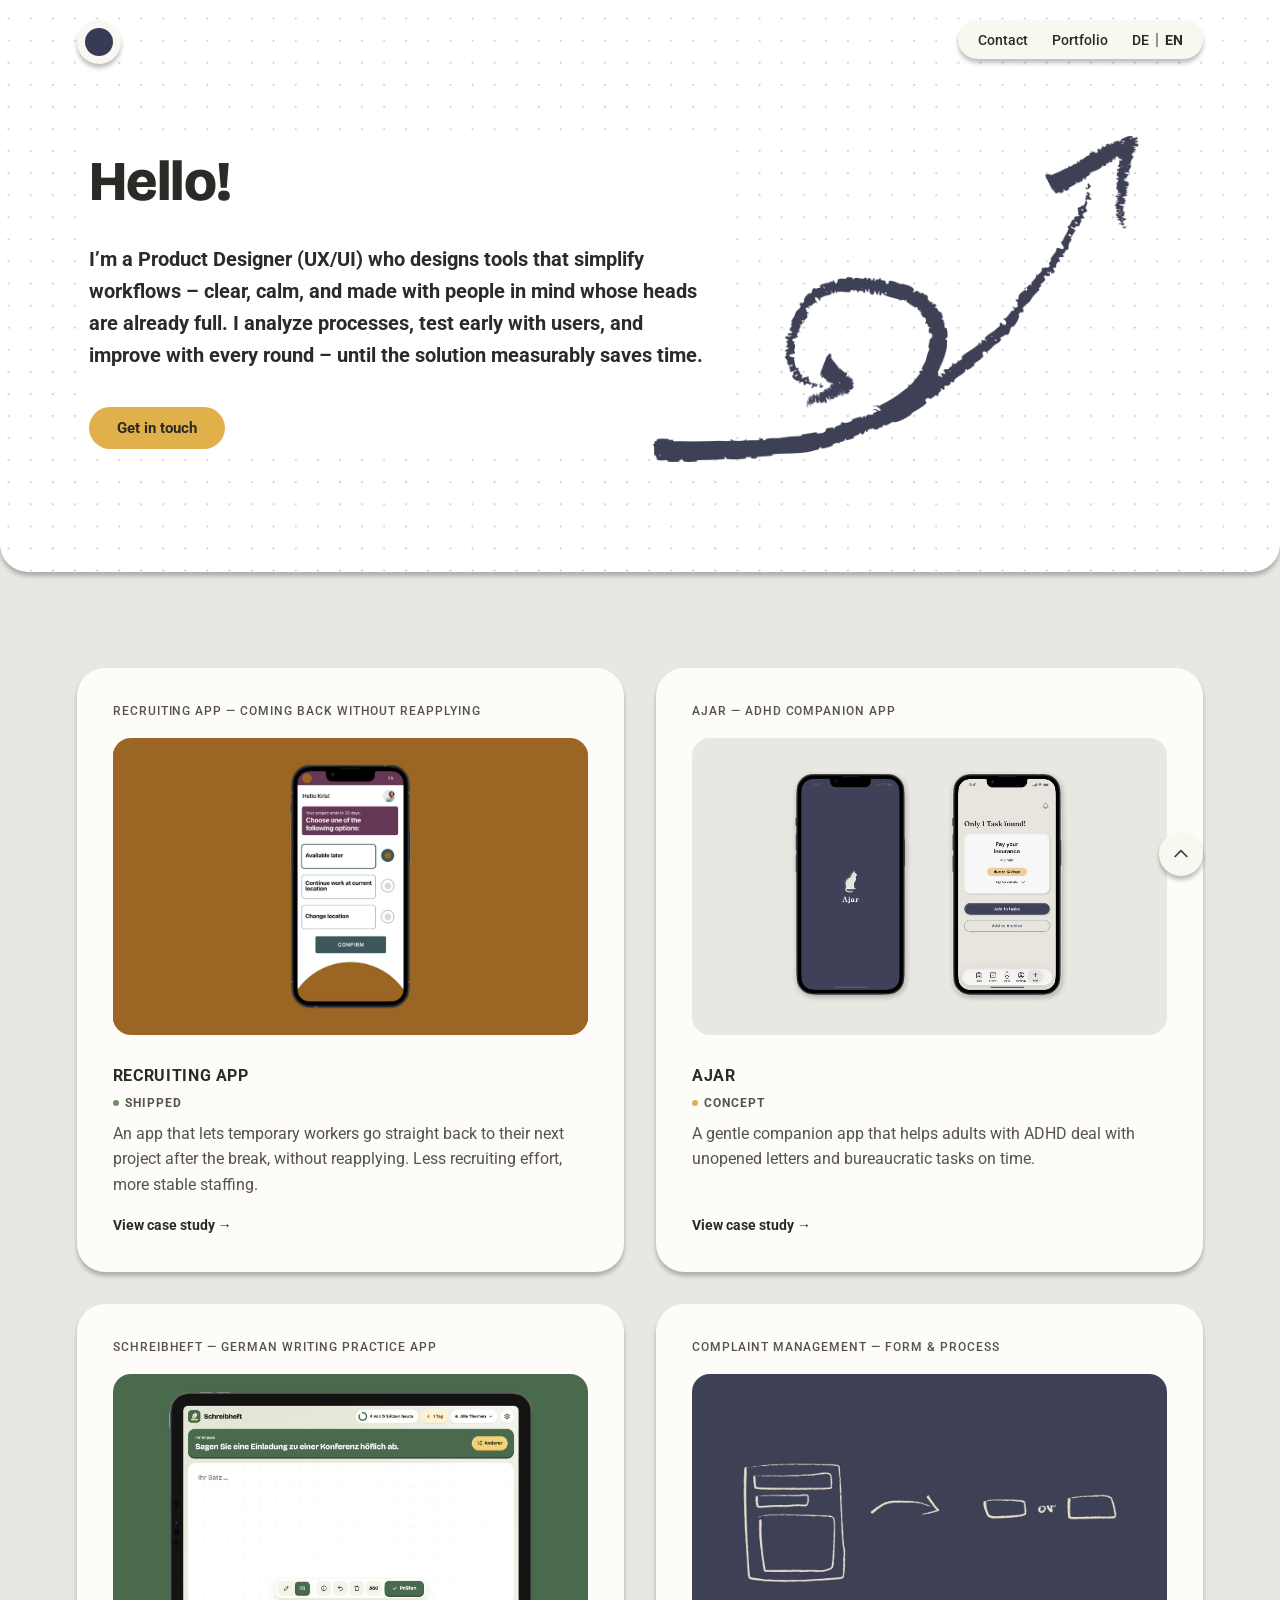
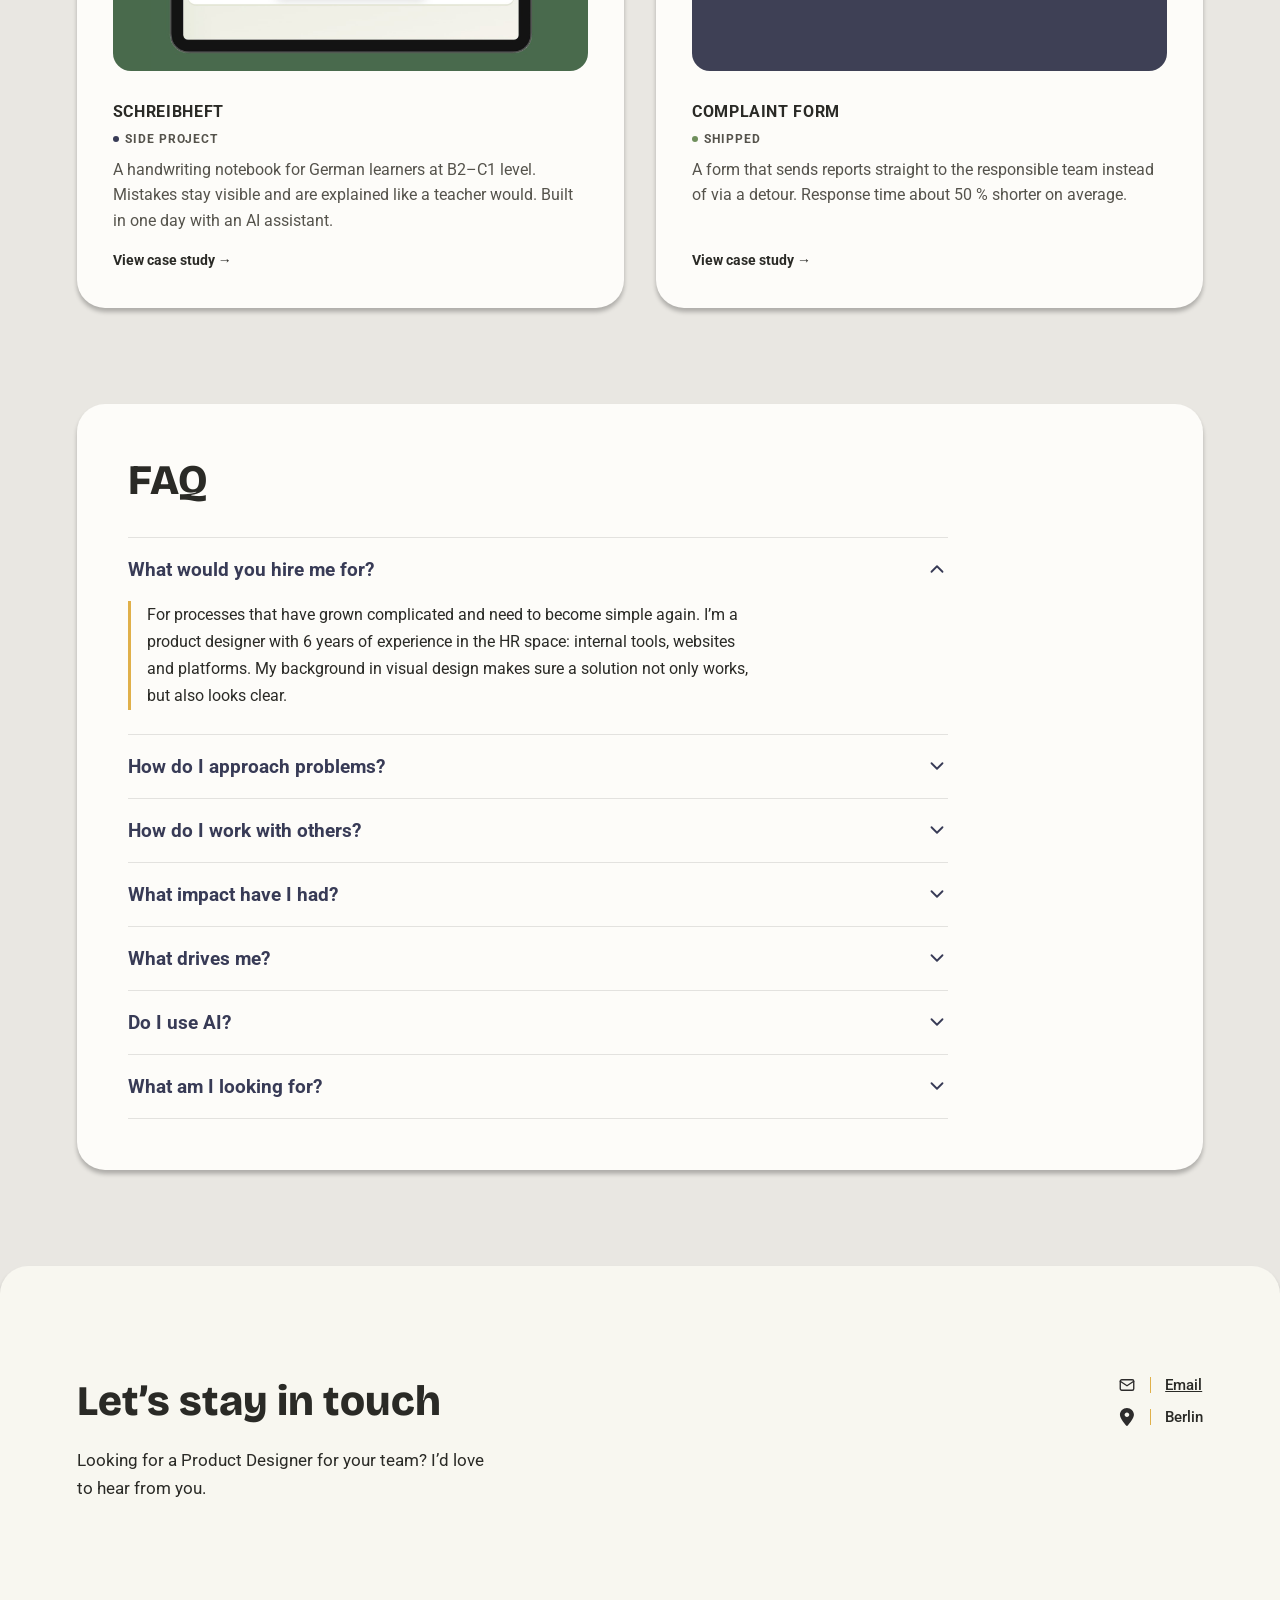
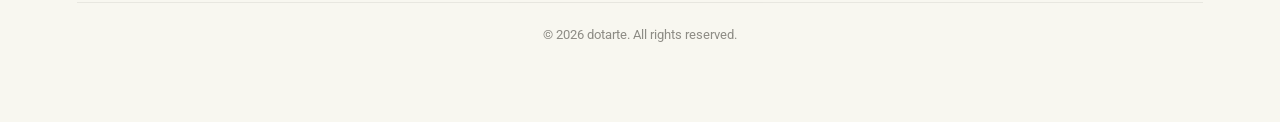
==== commit 31e3557a: "Add files via upload" ====
--- a/en/index.html
+++ b/en/index.html
@@ -48,6 +48,19 @@
 
     <div class="portfolio-row">
       <article class="project-card">
+        <p class="card-label">Recruiting App — Coming back without reapplying</p>
+        <div class="card-media card-media--orange">
+          <img src="../projects/recruiting-app/images/hero-banner.jpg" alt="The recruiting app on a phone: a note that the project ends in 35 days and three options to choose from: available later, continue at the current location, or change location">
+        </div>
+        <div class="card-desc">
+          <h3 class="card-title"><a class="card-link" href="projects/recruiting-app/recruiting-app.html">Recruiting App</a></h3>
+          <p class="card-status is-shipped">Shipped</p>
+          <p class="card-text">An app that lets temporary workers go straight back to their next project after the break, without reapplying. Less recruiting effort, more stable staffing.</p>
+          <span class="card-cta" aria-hidden="true">View case study →</span>
+        </div>
+      </article>
+
+      <article class="project-card">
         <p class="card-label">Ajar — ADHD Companion App</p>
         <div class="card-media">
           <div class="ajar-preview">
@@ -62,6 +75,21 @@
           <span class="card-cta" aria-hidden="true">View case study →</span>
         </div>
       </article>
+    </div>
+
+    <div class="portfolio-row">
+      <article class="project-card">
+        <p class="card-label">Schreibheft — German Writing Practice App</p>
+        <div class="card-media card-media--green">
+          <img src="../projects/schreibheft/images/hero-banner.jpg" alt="Schreibheft on an iPad: a writing prompt and an empty page with the floating toolbar">
+        </div>
+        <div class="card-desc">
+          <h3 class="card-title"><a class="card-link" href="projects/schreibheft/schreibheft.html">Schreibheft</a></h3>
+          <p class="card-status is-side">Side Project</p>
+          <p class="card-text">A handwriting notebook for German learners at B2–C1 level. Mistakes stay visible and are explained like a teacher would. Built in one day with an AI assistant.</p>
+          <span class="card-cta" aria-hidden="true">View case study →</span>
+        </div>
+      </article>
 
       <article class="project-card">
         <p class="card-label">Complaint Management — Form &amp; Process</p>
@@ -72,21 +100,6 @@
           <h3 class="card-title"><a class="card-link" href="projects/complaint-form/complaint-form.html">Complaint Form</a></h3>
           <p class="card-status is-shipped">Shipped</p>
           <p class="card-text">A form that sends reports straight to the responsible team instead of via a detour. Response time about 50&nbsp;% shorter on average.</p>
-          <span class="card-cta" aria-hidden="true">View case study →</span>
-        </div>
-      </article>
-    </div>
-
-    <div class="portfolio-row">
-      <article class="project-card">
-        <p class="card-label">Schreibheft — German Writing Practice App</p>
-        <div class="card-media card-media--green">
-          <img src="../projects/schreibheft/images/hero-banner.jpg" alt="Schreibheft on an iPad: a writing prompt and an empty page with the floating toolbar">
-        </div>
-        <div class="card-desc">
-          <h3 class="card-title"><a class="card-link" href="projects/schreibheft/schreibheft.html">Schreibheft</a></h3>
-          <p class="card-status is-side">Side Project</p>
-          <p class="card-text">A handwriting notebook for German learners at B2–C1 level. Mistakes stay visible and are explained like a teacher would. Built in one day with an AI assistant.</p>
           <span class="card-cta" aria-hidden="true">View case study →</span>
         </div>
       </article>
--- a/styles.css
+++ b/styles.css
@@ -236,6 +236,26 @@
   display: block;
 }
 
+/* Hintergrundfarbe aus dem Hero-Bild von Schreibheft, damit das Bild nahtlos anschließt */
+.card-media--green { background: #496a4c; }
+
+.card-media--green img {
+  width: 100%;
+  height: 100%;
+  object-fit: contain;
+  display: block;
+}
+
+/* Hintergrundfarbe aus dem Hero-Bild der Recruiting-App, damit das Bild nahtlos anschließt */
+.card-media--orange { background: #9b6524; }
+
+.card-media--orange img {
+  width: 100%;
+  height: 100%;
+  object-fit: contain;
+  display: block;
+}
+
 .ajar-preview {
   display: flex;
   gap: 12px;
@@ -311,6 +331,9 @@
 }
 
 .card-status.is-shipped::before { background: #6f8f5c; }
+
+/* Side Project: Navy-Punkt (Farbe aus der Startseiten-Palette) */
+.card-status.is-side::before { background: #383b56; }
 
 .card-text { margin: 0; }
 
